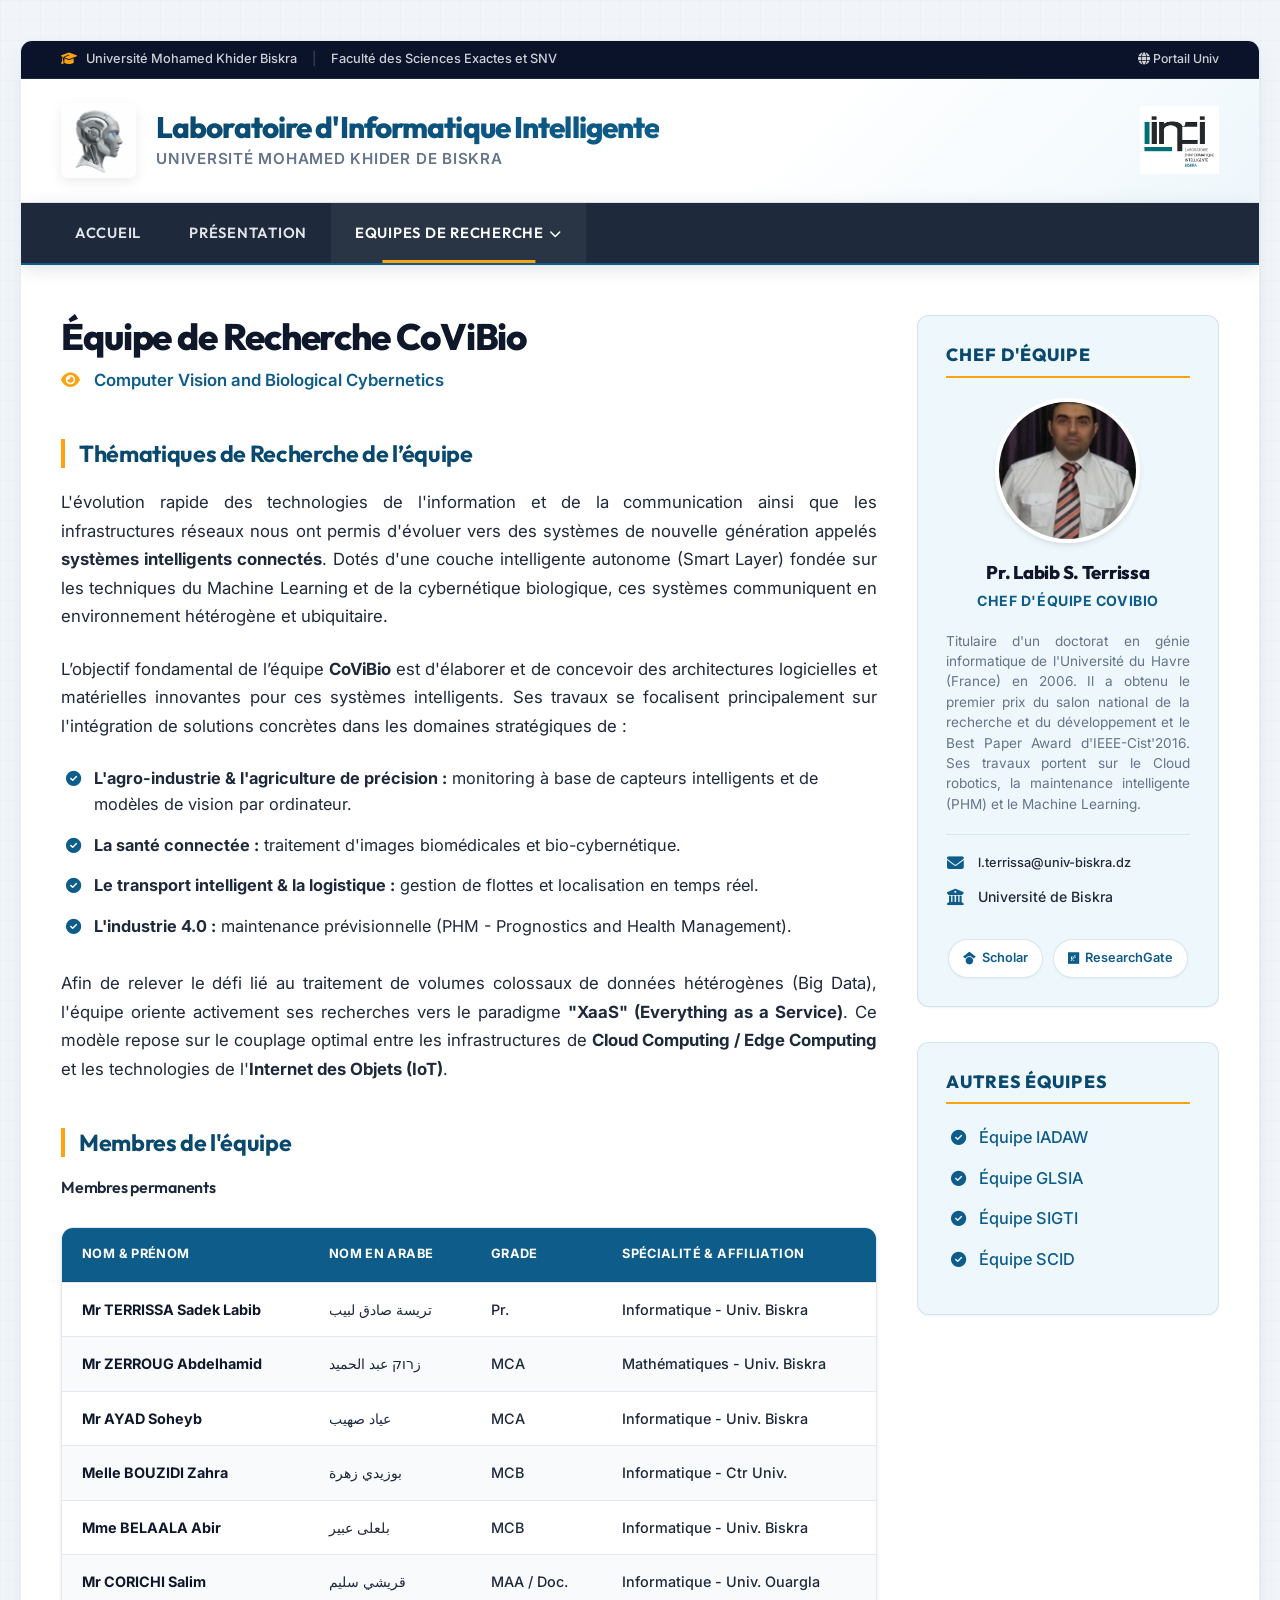
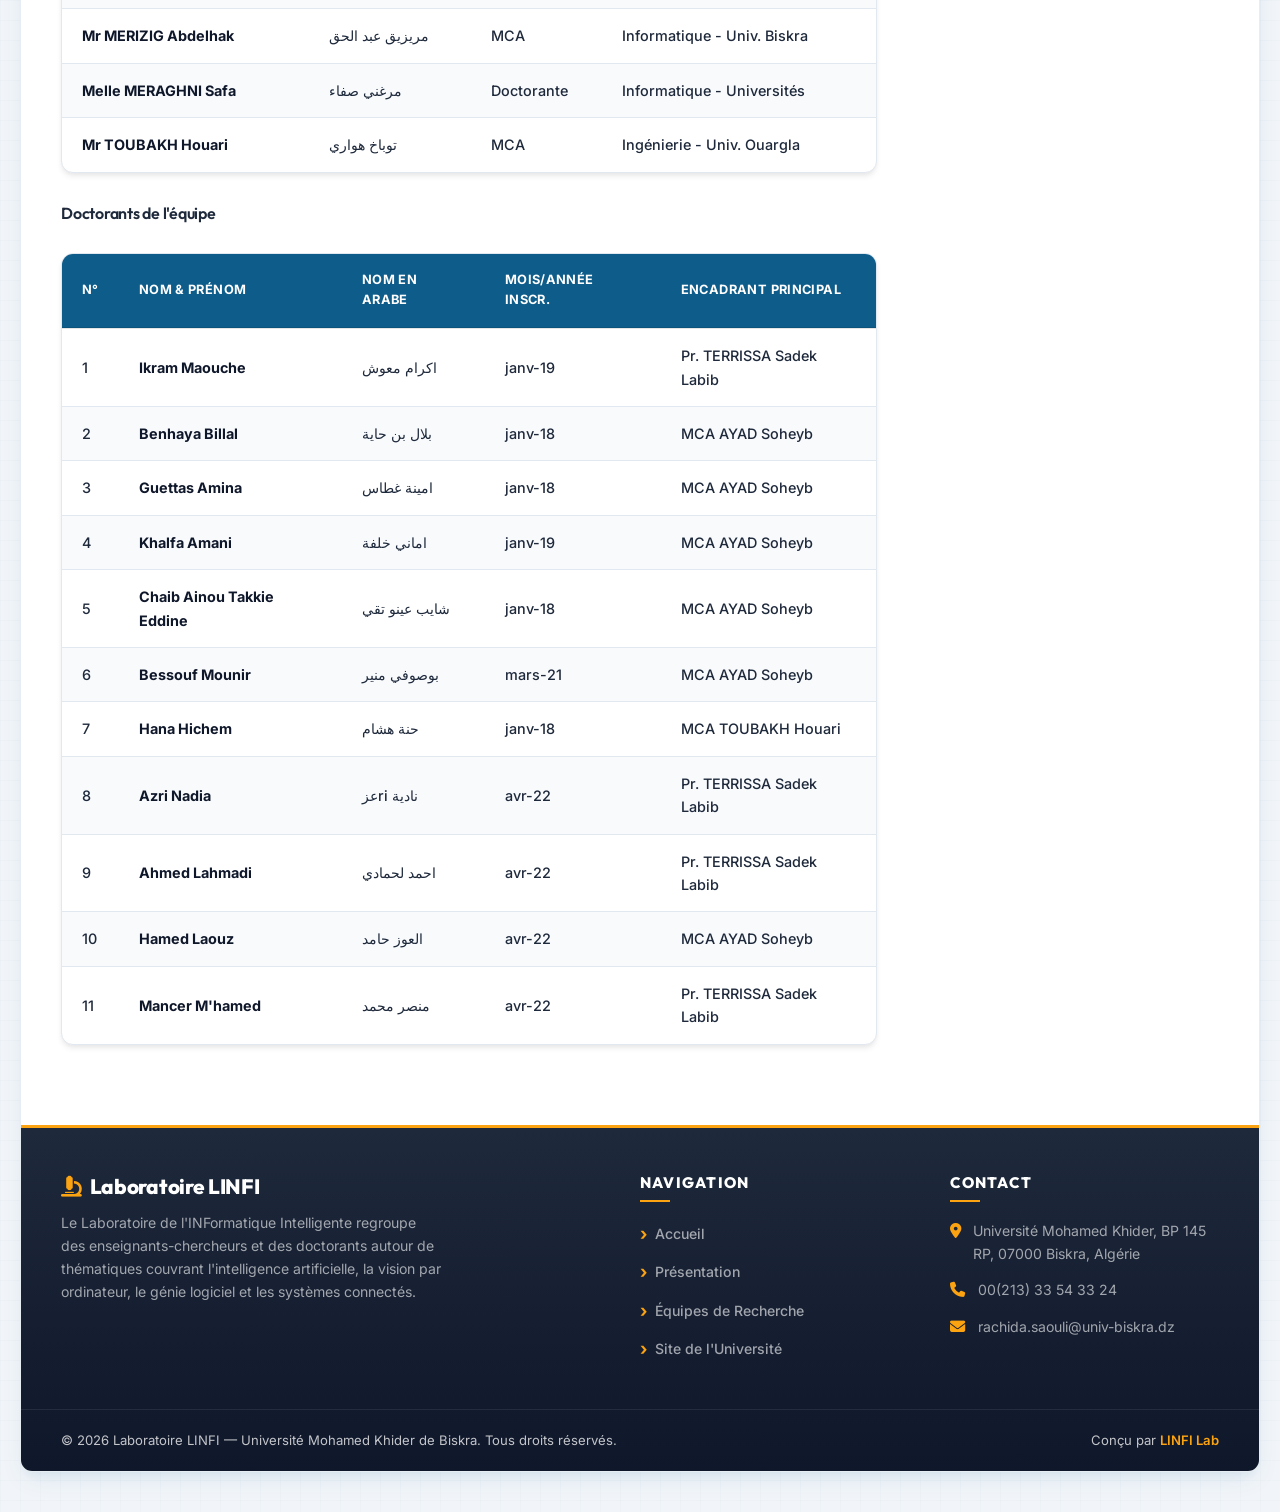
==== equipe-covibio.html @ a5e796ee "Initial commit of static LINFI website" ====
<!DOCTYPE html>
<html lang="fr">
<head>
    <meta charset="UTF-8">
    <meta name="viewport" content="width=device-width, initial-scale=1.0">
    <title>Laboratoire d'Informatique Intelligente (LINFI) | Équipe CoViBio</title>

    <!-- SEO Meta Tags -->
    <meta name="description"
        content="Équipe de recherche CoViBio (Computer Vision and Biological Cybernetics) dirigée par Pr. Labib S Sadek Terrissa au sein du laboratoire LINFI.">

    <!-- CSS Stylesheets -->
    <link rel="stylesheet" href="assets/css/style.css">

    <!-- FontAwesome for icons -->
    <link rel="stylesheet" href="https://cdnjs.cloudflare.com/ajax/libs/font-awesome/6.4.0/css/all.min.css">
</head>
<body>
    <div class="site-wrapper">

        <!-- Premium Top Bar -->
        <div class="site-top-bar">
            <div class="top-bar-left">
                <span><i class="fa-solid fa-graduation-cap"></i> Université Mohamed Khider Biskra</span>
                <span class="top-bar-sep">|</span>
                <span>Faculté des Sciences Exactes et SNV</span>
            </div>
            <div class="top-bar-right">
        <a href="http://univ-biskra.dz" target="_blank"><i class="fa-solid fa-globe"></i> Portail Univ</a>
      </div>
        </div>

        <!-- Top Site Header -->

        <header class="site-header">
            <div class="header-left">
                <img src="assets/images/robot_head.png" alt="Robot Head" class="robot-graphic">
                <div class="title-container">
                    <h1>Laboratoire d'Informatique Intelligente</h1>
                    <p>Université Mohamed Khider de Biskra</p>
                </div>
            </div>
            <div class="header-right">
                <img src="assets/images/linfi.bmp" alt="LINFI Logo" class="linfi-logo">
            </div>
        </header>

        <!-- Main Navigation Menu -->

        <nav class="main-nav">
            <ul class="nav-menu">
                <li><a href="index.html">Accueil</a></li>
                <li><a href="presentation.html">Présentation</a></li>
                <li class="dropdown">
                    <a href="equipes.html" class="active">Equipes de Recherche <i class="fa-solid fa-chevron-down"
                            style="font-size: 0.75rem; margin-left: 2px;"></i></a>
                    <ul class="dropdown-menu">
                        <li><a href="equipe-iadaw.html">Equipe IADAW</a></li>
                        <li><a href="equipe-covibio.html" class="active">Equipe CoViBio</a></li>
                        <li><a href="equipe-glsia.html">Equipe GLSIA</a></li>
                        <li><a href="equipe-sigti.html">Equipe SIGTI</a></li>
                        <li><a href="equipe-scid.html">Equipe SCID</a></li>
                    </ul>
                </li>
            </ul>
        </nav>

        <!-- Layout Grid Container -->

        <div class="content-wrapper">

            <!-- Main Column Content (72%) -->

            <main class="main-content">
                <h2 class="page-title">Équipe de Recherche CoViBio</h2>
                <p class="page-subtitle"><i class="fa-solid fa-eye" style="margin-right: 6px;"></i> Computer Vision and
                    Biological Cybernetics</p>

                <h3 class="section-title">Thématiques de Recherche de l’équipe</h3>
                <p class="main-text">
                    L'évolution rapide des technologies de l'information et de la communication ainsi que les
                    infrastructures réseaux nous ont permis d'évoluer vers des systèmes de nouvelle génération appelés
                    <strong>systèmes intelligents connectés</strong>. Dotés d'une couche intelligente autonome (Smart
                    Layer) fondée sur les techniques du Machine Learning et de la cybernétique biologique, ces systèmes
                    communiquent en environnement hétérogène et ubiquitaire.
                </p>
                <p class="main-text">
                    L’objectif fondamental de l’équipe <strong>CoViBio</strong> est d'élaborer et de concevoir des
                    architectures logicielles et matérielles innovantes pour ces systèmes intelligents. Ses travaux se
                    focalisent principalement sur l'intégration de solutions concrètes dans les domaines stratégiques de
                    :
                </p>
                <ul class="styled-list">
                    <li><strong>L'agro-industrie & l'agriculture de précision :</strong> monitoring à base de capteurs
                        intelligents et de modèles de vision par ordinateur.</li>
                    <li><strong>La santé connectée :</strong> traitement d'images biomédicales et bio-cybernétique.</li>
                    <li><strong>Le transport intelligent & la logistique :</strong> gestion de flottes et localisation
                        en temps réel.</li>
                    <li><strong>L'industrie 4.0 :</strong> maintenance prévisionnelle (PHM - Prognostics and Health
                        Management).</li>
                </ul>
                <p class="main-text">
                    Afin de relever le défi lié au traitement de volumes colossaux de données hétérogènes (Big Data),
                    l'équipe oriente activement ses recherches vers le paradigme <strong>"XaaS" (Everything as a
                        Service)</strong>. Ce modèle repose sur le couplage optimal entre les infrastructures de
                    <strong>Cloud Computing / Edge Computing</strong> et les technologies de l'<strong>Internet des
                        Objets (IoT)</strong>.
                </p>

                <!-- Permanent Members Table -->

                <h3 class="section-title">Membres de l'équipe</h3>
                <h4 style="margin-top: 10px; color: var(--text-dark); font-weight: 600;">Membres permanents</h4>
                <div class="table-responsive">
                    <table class="members-table">
                        <thead>
                            <tr>
                                <th>Nom & Prénom</th>
                                <th>Nom en Arabe</th>
                                <th>Grade</th>
                                <th>Spécialité & Affiliation</th>
                            </tr>
                        </thead>
                        <tbody>
                            <tr>
                                <td><strong>Mr TERRISSA Sadek Labib</strong></td>
                                <td>تريسة صادق لبيب</td>
                                <td>Pr.</td>
                                <td>Informatique - Univ. Biskra</td>
                            </tr>
                            <tr>
                                <td><strong>Mr ZERROUG Abdelhamid</strong></td>
                                <td>زרוק عبد الحميد</td>
                                <td>MCA</td>
                                <td>Mathématiques - Univ. Biskra</td>
                            </tr>
                            <tr>
                                <td><strong>Mr AYAD Soheyb</strong></td>
                                <td>عياد صهيب</td>
                                <td>MCA</td>
                                <td>Informatique - Univ. Biskra</td>
                            </tr>
                            <tr>
                                <td><strong>Melle BOUZIDI Zahra</strong></td>
                                <td>بوزيدي زهرة</td>
                                <td>MCB</td>
                                <td>Informatique - Ctr Univ.</td>
                            </tr>
                            <tr>
                                <td><strong>Mme BELAALA Abir</strong></td>
                                <td>بلعلى عبير</td>
                                <td>MCB</td>
                                <td>Informatique - Univ. Biskra</td>
                            </tr>
                            <tr>
                                <td><strong>Mr CORICHI Salim</strong></td>
                                <td>قريشي سليم</td>
                                <td>MAA / Doc.</td>
                                <td>Informatique - Univ. Ouargla</td>
                            </tr>
                            <tr>
                                <td><strong>Mr MERIZIG Abdelhak</strong></td>
                                <td>مريزيق عبد الحق</td>
                                <td>MCA</td>
                                <td>Informatique - Univ. Biskra</td>
                            </tr>
                            <tr>
                                <td><strong>Melle MERAGHNI Safa</strong></td>
                                <td>مرغني صفاء</td>
                                <td>Doctorante</td>
                                <td>Informatique - Universités</td>
                            </tr>
                            <tr>
                                <td><strong>Mr TOUBAKH Houari</strong></td>
                                <td>توباخ هواري</td>
                                <td>MCA</td>
                                <td>Ingénierie - Univ. Ouargla</td>
                            </tr>
                        </tbody>
                    </table>
                </div>

                <!-- PhD Students list table -->
                <h4 style="margin-top: 25px; color: var(--text-dark); font-weight: 600;">Doctorants de l'équipe</h4>
                <div class="table-responsive">
                    <table class="members-table">
                        <thead>
                            <tr>
                                <th>N°</th>
                                <th>Nom & Prénom</th>
                                <th>Nom en Arabe</th>
                                <th>Mois/Année Inscr.</th>
                                <th>Encadrant Principal</th>
                            </tr>
                        </thead>
                        <tbody>
                            <tr>
                                <td>1</td>
                                <td><strong>Ikram Maouche</strong></td>
                                <td>اكرام معوش</td>
                                <td>janv-19</td>
                                <td>Pr. TERRISSA Sadek Labib</td>
                            </tr>
                            <tr>
                                <td>2</td>
                                <td><strong>Benhaya Billal</strong></td>
                                <td>بلال بن حاية</td>
                                <td>janv-18</td>
                                <td>MCA AYAD Soheyb</td>
                            </tr>
                            <tr>
                                <td>3</td>
                                <td><strong>Guettas Amina</strong></td>
                                <td>امينة غطاس</td>
                                <td>janv-18</td>
                                <td>MCA AYAD Soheyb</td>
                            </tr>
                            <tr>
                                <td>4</td>
                                <td><strong>Khalfa Amani</strong></td>
                                <td>اماني خلفة</td>
                                <td>janv-19</td>
                                <td>MCA AYAD Soheyb</td>
                            </tr>
                            <tr>
                                <td>5</td>
                                <td><strong>Chaib Ainou Takkie Eddine</strong></td>
                                <td>شايب عينو تقي</td>
                                <td>janv-18</td>
                                <td>MCA AYAD Soheyb</td>
                            </tr>
                            <tr>
                                <td>6</td>
                                <td><strong>Bessouf Mounir</strong></td>
                                <td>بوصوفي منير</td>
                                <td>mars-21</td>
                                <td>MCA AYAD Soheyb</td>
                            </tr>
                            <tr>
                                <td>7</td>
                                <td><strong>Hana Hichem</strong></td>
                                <td>حنة هشام</td>
                                <td>janv-18</td>
                                <td>MCA TOUBAKH Houari</td>
                            </tr>
                            <tr>
                                <td>8</td>
                                <td><strong>Azri Nadia</strong></td>
                                <td>عزri نادية</td>
                                <td>avr-22</td>
                                <td>Pr. TERRISSA Sadek Labib</td>
                            </tr>
                            <tr>
                                <td>9</td>
                                <td><strong>Ahmed Lahmadi</strong></td>
                                <td>احمد لحمادي</td>
                                <td>avr-22</td>
                                <td>Pr. TERRISSA Sadek Labib</td>
                            </tr>
                            <tr>
                                <td>10</td>
                                <td><strong>Hamed Laouz</strong></td>
                                <td>العوز حامد</td>
                                <td>avr-22</td>
                                <td>MCA AYAD Soheyb</td>
                            </tr>
                            <tr>
                                <td>11</td>
                                <td><strong>Mancer M'hamed</strong></td>
                                <td>منصر محمد</td>
                                <td>avr-22</td>
                                <td>Pr. TERRISSA Sadek Labib</td>
                            </tr>
                        </tbody>
                    </table>
                </div>
            </main>

            <!-- Sidebar Column (28%) -->

            <aside class="sidebar">
                <div class="sidebar-widget">
                    <h4 class="widget-title">Chef d'équipe</h4>
                    <div class="profile-card">
                        <div class="profile-avatar-wrapper">
                            <img src="assets/images/labib.png" alt="Pr. Labib S. Terrissa" class="profile-avatar">
                        </div>
                        <h5 class="profile-name">Pr. Labib S. Terrissa</h5>
                        <p class="profile-role">Chef d'équipe CoViBio</p>
                        <div
                            style="text-align: justify; font-size: 0.85rem; color: var(--text-muted); margin-bottom: 20px; line-height: 1.5;">
                            Titulaire d'un doctorat en génie informatique de l'Université du Havre (France) en 2006. Il
                            a obtenu le premier prix du salon national de la recherche et du développement et le Best
                            Paper Award d'IEEE-Cist'2016. Ses travaux portent sur le Cloud robotics, la maintenance
                            intelligente (PHM) et le Machine Learning.
                        </div>
                        <div class="profile-info">
                            <div class="profile-info-item">
                                <i class="fa-solid fa-envelope"></i>
                                <span style="word-break: break-all; font-size: 0.8rem;">l.terrissa@univ-biskra.dz</span>
                            </div>
                            <div class="profile-info-item">
                                <i class="fa-solid fa-building-columns"></i>
                                <span>Université de Biskra</span>
                            </div>
                        </div>
                        <div class="profile-socials">
                            <a href="https://scholar.google.com/citations?user=K7e3s-QAAAAJ" target="_blank" class="social-btn"><i class="fa-brands fa-google-scholar"></i> Scholar</a>
                            <a href="https://www.researchgate.net/profile/Labib-Sadek-Terrissa" target="_blank" class="social-btn"><i class="fa-brands fa-researchgate"></i> ResearchGate</a>
                        </div>
                    </div>
                </div>
                <div class="sidebar-widget">
                    <h4 class="widget-title">Autres Équipes</h4>
                    <ul class="styled-list" style="margin-bottom: 0;">
                        <li><a href="equipe-iadaw.html">Équipe IADAW</a></li>
                        <li><a href="equipe-glsia.html">Équipe GLSIA</a></li>
                        <li><a href="equipe-sigti.html">Équipe SIGTI</a></li>
                        <li><a href="equipe-scid.html">Équipe SCID</a></li>
                    </ul>
                </div>
            </aside>
        </div>

        <!-- Premium Multi-Column Footer -->

        <footer class="site-footer">
            <div class="footer-main">
                <div class="footer-brand">

                    <h3><i class="fa-solid fa-microscope" style="color: var(--accent-color); margin-right: 8px;"></i>Laboratoire LINFI</h3>
                    <p>Le Laboratoire de l'INFormatique Intelligente regroupe des enseignants-chercheurs et des doctorants autour de thématiques couvrant l'intelligence artificielle, la vision par ordinateur, le génie logiciel et les systèmes connectés.</p>
                </div>
                <div class="footer-nav">
                    <h4 class="footer-heading">Navigation</h4>
                    <ul class="footer-links">
                        <li><a href="index.html">Accueil</a></li>
                        <li><a href="presentation.html">Présentation</a></li>
                        <li><a href="equipes.html">Équipes de Recherche</a></li>
                        <li><a href="http://univ-biskra.dz" target="_blank">Site de l'Université</a></li>
                    </ul>
                </div>
                <div class="footer-contact">
                    <h4 class="footer-heading">Contact</h4>
                    <div class="footer-contact-item">
                        <i class="fa-solid fa-location-dot"></i>
                        <span>Université Mohamed Khider, BP 145 RP, 07000 Biskra, Algérie</span>
                    </div>
                    <div class="footer-contact-item">
                        <i class="fa-solid fa-phone"></i>
                        <span>00(213) 33 54 33 24</span>
                    </div>
                    <div class="footer-contact-item">
                        <i class="fa-solid fa-envelope"></i>
                        <span>rachida.saouli@univ-biskra.dz</span>
                    </div>
                </div>
            </div>
            <div class="footer-bottom">
                <p>&copy; 2026 Laboratoire LINFI — Université Mohamed Khider de Biskra. Tous droits réservés.</p>
                <p>Conçu par <a href="#">LINFI Lab</a></p>
            </div>
        </footer>
    </div>

    <!-- Back to Top Button -->
    <button class="back-to-top" id="backToTop" aria-label="Retour en haut">
        <i class="fa-solid fa-arrow-up"></i>
    </button>
    <script>
        const btn = document.getElementById('backToTop');
        window.addEventListener('scroll', () => {
            btn.classList.toggle('visible', window.scrollY > 300);
        });
        btn.addEventListener('click', () => {
            window.scrollTo({ top: 0, behavior: 'smooth' });
        });
    </script>
</body>
</html>
---- assets/css/style.css ----
/* LINFI Lab (Université de Biskra) CSS STYLESHEET */
/* Enriched with Native Astra Theme Spacing, Color Tokens, and Layout Aesthetics */

@import url('https://fonts.googleapis.com/css2?family=Fredoka:wght@300..700&family=Inter:wght@300;400;500;600;700;800&family=Outfit:wght@300;400;500;600;700;800&display=swap');

:root {
  /* Color Palette - Astra Customizer values */
  --primary-color: #0d5c8a;
  /* Astra Primary: Academic Blue */
  --primary-dark: #0a496e;
  /* Astra Dark Blue */
  --primary-light: #eef7fc;
  /* Very soft baby blue */
  --accent-color: #fca311;
  /* Astra Accent: Gold / Amber */
  --accent-hover: #e5930b;

  /* Text & BG Neutrals */
  --bg-body: #f1f5f9;
  /* Slate layout wrap background */
  --bg-inner: #ffffff;
  /* Container white */
  --text-primary: #1e293b;
  /* Dark slate primary body */
  --text-headers: #0f172a;
  /* Near black for headers */
  --text-muted: #64748b;
  /* Cool template grey */
  --border-color: #e2e8f0;
  /* Base grid borders */

  /* Navigation Bar */
  --nav-bg: #1e293b;
  --nav-text: #f8fafc;
  --nav-hover-bg: #0d5c8a;
  --nav-active-bg: #0a496e;

  /* Shadows & Radius (Sleek Astra defaults) */
  --shadow-sm: 0 1px 2px 0 rgba(0, 0, 0, 0.05);
  --shadow-md: 0 4px 6px -1px rgba(0, 0, 0, 0.08), 0 2px 4px -1px rgba(0, 0, 0, 0.04);
  --shadow-lg: 0 10px 25px -5px rgba(13, 92, 138, 0.1), 0 8px 10px -6px rgba(13, 92, 138, 0.05);
  --shadow-hover: 0 20px 25px -5px rgba(0, 0, 0, 0.1), 0 10px 10px -5px rgba(0, 0, 0, 0.04);
  --border-radius-sm: 6px;
  --border-radius: 12px;
  --border-radius-lg: 18px;

  /* Transitions */
  --transition-fast: all 0.2s cubic-bezier(0.4, 0, 0.2, 1);
  --transition: all 0.3s cubic-bezier(0.4, 0, 0.2, 1);
  --transition-slow: all 0.5s cubic-bezier(0.4, 0, 0.2, 1);

  --container-width: 1240px;
}

/* Base resets & fonts matching Astra defaults */
* {
  box-sizing: border-box;
  margin: 0;
  padding: 0;
}

body {
  font-family: 'Inter', -apple-system, BlinkMacSystemFont, "Segoe UI", Roboto, Helvetica, Arial, sans-serif;
  background-color: var(--bg-body);
  /* Checked graphic background pattern simulating high-fidelity mockups */
  background-image:
    linear-gradient(rgba(13, 92, 138, 0.02) 1px, transparent 1px),
    linear-gradient(90deg, rgba(13, 92, 138, 0.02) 1px, transparent 1px);
  background-size: 20px 20px;
  color: var(--text-primary);
  line-height: 1.625;
  -webkit-font-smoothing: antialiased;
  -moz-osx-font-smoothing: grayscale;
}

a {
  color: var(--primary-color);
  text-decoration: none;
  font-weight: 500;
  transition: var(--transition-fast);
}

a:hover {
  color: var(--primary-dark);
}

/* Headings typography mapping */
h1,
h2,
h3,
h4,
h5,
h6 {
  font-family: 'Outfit', 'Inter', sans-serif;
  color: var(--text-headers);
  font-weight: 700;
  line-height: 1.25;
  letter-spacing: -0.015em;
}

/* Universal Page structure with shadow borders */
.site-wrapper {
  max-width: var(--container-width);
  margin: 40px auto;
  border-radius: var(--border-radius);
  background-color: var(--bg-inner);
  box-shadow: var(--shadow-lg);
  overflow: hidden;
  display: flex;
  flex-direction: column;
  min-height: 90vh;
  border: 1px solid rgba(13, 92, 138, 0.1);
}

/* Premium Top Header bar */
.site-top-bar {
  background-color: #0b132b;
  color: rgba(255, 255, 255, 0.8);
  font-size: 0.8rem;
  font-weight: 500;
  padding: 8px 40px;
  display: flex;
  justify-content: space-between;
  align-items: center;
  border-bottom: 1px solid rgba(255, 255, 255, 0.08);
}

.top-bar-left {
  display: flex;
  align-items: center;
  gap: 15px;
}

.top-bar-left span i {
  color: var(--accent-color);
  margin-right: 6px;
}

.top-bar-right {
  display: flex;
  align-items: center;
  gap: 20px;
}

.top-bar-right a {
  color: rgba(255, 255, 255, 0.8);
  font-size: 0.77rem;
}

.top-bar-right a:hover {
  color: #ffffff;
}

.top-bar-sep {
  color: rgba(255, 255, 255, 0.2);
}

/* Main Site Header content */
header.site-header {
  display: flex;
  justify-content: space-between;
  align-items: center;
  padding: 24px 40px;
  background: white;
  border-bottom: 1px solid var(--border-color);
  background-image: linear-gradient(135deg, #ffffff 60%, var(--primary-light) 100%);
}

.header-left {
  display: flex;
  align-items: center;
  gap: 20px;
}

.robot-graphic {
  height: 75px;
  width: auto;
  border-radius: var(--border-radius-sm);
  filter: drop-shadow(0 4px 6px rgba(0, 0, 0, 0.07));
  transition: var(--transition);
}

.robot-graphic:hover {
  transform: rotate(5deg) scale(1.05);
}

.title-container h1 {
  font-size: 1.85rem;
  font-weight: 800;
  color: var(--primary-color);
  letter-spacing: -0.03em;
  background: linear-gradient(120deg, var(--primary-dark) 0%, var(--primary-color) 100%);
  -webkit-background-clip: text;
  background-clip: text;
  -webkit-text-fill-color: transparent;
}

.title-container p {
  font-size: 0.95rem;
  color: var(--text-muted);
  font-weight: 600;
  margin-top: 1px;
  text-transform: uppercase;
  letter-spacing: 0.05em;
}

.header-right {
  display: flex;
  align-items: center;
}

.linfi-logo {
  height: 68px;
  width: auto;
  max-width: 100%;
  transition: var(--transition);
}

.linfi-logo:hover {
  filter: saturate(1.1) brightness(0.98);
}

/* Sleek sticky navbar */
nav.main-nav {
  background-color: var(--nav-bg);
  box-shadow: 0 4px 20px -2px rgba(15, 23, 42, 0.15);
  position: sticky;
  top: 0;
  z-index: 1000;
  border-bottom: 2px solid var(--primary-color);
}

nav.main-nav ul.nav-menu {
  display: flex;
  list-style: none;
  max-width: var(--container-width);
  margin: 0 auto;
  padding: 0 30px;
}

ul.nav-menu>li {
  position: relative;
}

ul.nav-menu>li>a {
  display: block;
  padding: 18px 24px;
  color: rgba(248, 250, 252, 0.9);
  font-weight: 600;
  font-size: 0.92rem;
  text-transform: uppercase;
  letter-spacing: 0.05em;
  font-family: 'Outfit', sans-serif;
  transition: var(--transition-fast);
  position: relative;
}

/* Animated active/hover line index decoration */
ul.nav-menu>li>a::after {
  content: '';
  position: absolute;
  bottom: 0;
  left: 50%;
  width: 0;
  height: 3px;
  background-color: var(--accent-color);
  transition: var(--transition-fast);
  transform: translateX(-50%);
}

ul.nav-menu>li:hover>a::after,
ul.nav-menu>li>a.active::after {
  width: 60%;
}

ul.nav-menu>li:hover>a,
ul.nav-menu>li>a.active {
  color: #ffffff;
  background-color: rgba(255, 255, 255, 0.05);
}

/* Dropdown styling */
.dropdown-menu {
  position: absolute;
  top: 100%;
  left: 0;
  background-color: var(--nav-bg);
  list-style: none;
  min-width: 250px;
  border-top: 3px solid var(--accent-color);
  box-shadow: 0 10px 25px -5px rgba(0, 0, 0, 0.3), 0 8px 10px -6px rgba(0, 0, 0, 0.3);
  opacity: 0;
  visibility: hidden;
  transform: translateY(15px);
  transition: opacity 0.25s cubic-bezier(0.4, 0, 0.2, 1), transform 0.25s cubic-bezier(0.4, 0, 0.2, 1), visibility 0.25s;
  z-index: 1001;
  border-radius: 0 0 var(--border-radius-sm) var(--border-radius-sm);
  padding: 8px 0;
}

ul.nav-menu>li.dropdown:hover .dropdown-menu {
  opacity: 1;
  visibility: visible;
  transform: translateY(0);
}

.dropdown-menu li a {
  display: block;
  padding: 12px 24px;
  color: rgba(226, 232, 240, 0.95);
  font-size: 0.82rem;
  font-weight: 600;
  text-transform: uppercase;
  letter-spacing: 0.03em;
  transition: var(--transition-fast);
}

.dropdown-menu li a:hover {
  background-color: var(--nav-hover-bg);
  color: #ffffff;
  padding-left: 30px;
  /* Slight push animation */
}

/* Body Content layouts */
.content-wrapper {
  display: grid;
  grid-template-columns: 2.7fr 1fr;
  gap: 40px;
  padding: 50px 40px;
  background-color: #ffffff;
  flex: 1;
}

/* Left panel content */
main.main-content {
  background-color: #ffffff;
}

.page-title {
  font-size: 2.3rem;
  font-weight: 800;
  color: var(--text-headers);
  margin-bottom: 8px;
  letter-spacing: -0.03em;
  line-height: 1.2;
}

.page-subtitle {
  font-size: 1.05rem;
  font-weight: 600;
  color: var(--primary-color);
  margin-bottom: 30px;
  display: flex;
  align-items: center;
  gap: 8px;
}

.page-subtitle i {
  color: var(--accent-color);
}

.main-text {
  font-size: 1.05rem;
  color: var(--text-primary);
  margin-bottom: 24px;
  text-align: justify;
  line-height: 1.7;
}

.section-title {
  font-size: 1.45rem;
  font-weight: 700;
  color: var(--primary-dark);
  margin-top: 45px;
  margin-bottom: 20px;
  display: flex;
  align-items: center;
  gap: 12px;
  border-left: 4px solid var(--accent-color);
  padding-left: 14px;
}

/* Styled unordered list styling */
.styled-list {
  list-style: none;
  margin: 20px 0 30px 5px;
}

.styled-list li {
  position: relative;
  padding-left: 28px;
  margin-bottom: 14px;
  font-size: 1.02rem;
  color: var(--text-primary);
}

.styled-list li::before {
  content: '\f058';
  /* FontAwesome check-circle */
  font-family: 'Font Awesome 6 Free';
  font-weight: 900;
  position: absolute;
  left: 0;
  top: 1px;
  color: var(--primary-color);
  font-size: 0.95rem;
}

/* Content Images decoration */
.content-image-wrapper {
  margin: 40px auto;
  border-radius: var(--border-radius);
  overflow: hidden;
  box-shadow: var(--shadow-md);
  border: 1px solid var(--border-color);
  max-width: 100%;
  transition: var(--transition-slow);
  position: relative;
}

.content-image-wrapper::after {
  content: '';
  position: absolute;
  top: 0;
  left: 0;
  width: 100%;
  height: 100%;
  box-shadow: inset 0 0 100px rgba(0, 0, 0, 0.05);
  pointer-events: none;
}

.content-image-wrapper:hover {
  box-shadow: var(--shadow-hover);
  transform: translateY(-4px);
}

.content-image {
  width: 100%;
  height: auto;
  display: block;
  transition: var(--transition-slow);
  object-fit: cover;
}

.content-image-wrapper:hover .content-image {
  transform: scale(1.02);
}

/* Sidebar structure */
aside.sidebar {
  display: flex;
  flex-direction: column;
  gap: 35px;
}

.sidebar-widget {
  background-color: var(--primary-light);
  border: 1px solid rgba(13, 92, 138, 0.12);
  border-radius: var(--border-radius);
  padding: 28px;
  box-shadow: var(--shadow-sm);
  transition: var(--transition);
}

.sidebar-widget:hover {
  box-shadow: var(--shadow-md);
  border-color: rgba(13, 92, 138, 0.25);
  background-color: #f7fcff;
}

.widget-title {
  font-size: 1.1rem;
  font-weight: 800;
  color: var(--primary-dark);
  margin-bottom: 20px;
  border-bottom: 2px solid var(--accent-color);
  padding-bottom: 10px;
  text-transform: uppercase;
  letter-spacing: 0.06em;
  display: flex;
  align-items: center;
  gap: 8px;
}

/* Sidebar Custom Profile Cards */
.profile-card {
  display: flex;
  flex-direction: column;
  align-items: center;
  text-align: center;
}

.profile-avatar-wrapper {
  width: 145px;
  height: 145px;
  border-radius: 50%;
  overflow: hidden;
  margin-bottom: 18px;
  border: 4px solid #ffffff;
  box-shadow: var(--shadow-md);
  transition: var(--transition);
}

.profile-avatar {
  width: 100%;
  height: 100%;
  object-fit: cover;
  transition: var(--transition-slow);
}

.profile-card:hover .profile-avatar-wrapper {
  border-color: var(--accent-color);
  transform: scale(1.02);
}

.profile-name {
  font-size: 1.15rem;
  font-weight: 800;
  color: var(--text-headers);
  margin-bottom: 6px;
}

.profile-role {
  font-size: 0.88rem;
  color: var(--primary-color);
  font-weight: 700;
  margin-bottom: 18px;
  text-transform: uppercase;
  letter-spacing: 0.04em;
}

.profile-info {
  width: 100%;
  border-top: 1px solid rgba(13, 92, 138, 0.1);
  padding-top: 18px;
  margin-bottom: 18px;
}

.profile-info-item {
  display: flex;
  justify-content: flex-start;
  align-items: center;
  gap: 12px;
  margin-bottom: 12px;
  color: var(--text-primary);
  font-size: 0.88rem;
  font-weight: 500;
}

.profile-info-item i {
  color: var(--primary-color);
  font-size: 1.05rem;
  width: 20px;
  text-align: center;
}

.profile-socials {
  display: flex;
  gap: 10px;
  justify-content: center;
  width: 100%;
}

.social-btn {
  background-color: #ffffff;
  color: var(--primary-color);
  padding: 8px 14px;
  font-size: 0.8rem;
  border-radius: 20px;
  font-weight: 600;
  border: 1px solid rgba(13, 92, 138, 0.15);
  box-shadow: var(--shadow-sm);
  display: inline-flex;
  align-items: center;
  gap: 6px;
}

.social-btn:hover {
  background-color: var(--primary-color);
  color: #ffffff !important;
  border-color: var(--primary-color);
  transform: translateY(-2px);
  box-shadow: var(--shadow-md);
}

/* High Fidelity Table Designs */
.table-responsive {
  width: 100%;
  overflow-x: auto;
  margin: 30px 0;
  box-shadow: var(--shadow-md);
  border-radius: var(--border-radius);
  border: 1px solid var(--border-color);
  background-color: white;
}

table.members-table {
  width: 100%;
  border-collapse: collapse;
  text-align: left;
  font-size: 0.9rem;
}

table.members-table th {
  background-color: var(--primary-color);
  color: #ffffff;
  padding: 16px 20px;
  font-weight: 700;
  text-transform: uppercase;
  font-size: 0.8rem;
  letter-spacing: 0.05em;
  letter-spacing: 0.03em;
  border-bottom: 2px solid rgba(0, 0, 0, 0.1);
}

table.members-table td {
  padding: 15px 20px;
  border-bottom: 1px solid var(--border-color);
  color: var(--text-primary);
  font-weight: 500;
}

table.members-table tbody tr:last-child td {
  border-bottom: none;
}

table.members-table tbody tr:nth-of-type(even) {
  background-color: #f8fafc;
}

table.members-table tbody tr:hover {
  background-color: var(--primary-light);
}

table.members-table td strong {
  color: var(--text-headers);
}

/* Teams Showcases Grid Dashboards */
.teams-grid {
  display: grid;
  grid-template-columns: repeat(auto-fit, minmax(320px, 1fr));
  gap: 30px;
  margin-top: 30px;
}

.team-summary-card {
  background-color: #ffffff;
  border: 1px solid var(--border-color);
  border-radius: var(--border-radius);
  padding: 30px;
  box-shadow: var(--shadow-sm);
  display: flex;
  flex-direction: column;
  transition: var(--transition);
  border-top: 4px solid var(--primary-color);
}

.team-summary-card:hover {
  transform: translateY(-6px);
  box-shadow: var(--shadow-hover);
  border-top-color: var(--accent-color);
}

.team-card-title {
  font-size: 1.35rem;
  color: var(--text-headers);
  font-weight: 800;
  margin-bottom: 6px;
}

.team-card-leader {
  font-size: 0.88rem;
  font-weight: 700;
  color: var(--primary-color);
  margin-bottom: 18px;
  text-transform: uppercase;
  letter-spacing: 0.02em;
}

.team-card-desc {
  font-size: 0.98rem;
  color: var(--text-primary);
  flex-grow: 1;
  margin-bottom: 24px;
  line-height: 1.6;
}

.team-card-link {
  font-weight: 700;
  font-size: 0.92rem;
  color: var(--primary-color);
  display: inline-flex;
  align-items: center;
  gap: 6px;
  align-self: flex-start;
  padding: 4px 0;
  position: relative;
}

.team-card-link::after {
  content: '';
  position: absolute;
  bottom: 0;
  left: 0;
  width: 0;
  height: 2px;
  background-color: var(--accent-color);
  transition: var(--transition-fast);
}

.team-summary-card:hover .team-card-link::after {
  width: 100%;
}

.team-summary-card:hover .team-card-link {
  color: var(--accent-hover);
}

/* ===== Breadcrumb Navigation ===== */
.breadcrumb {
  padding: 14px 40px;
  background-color: #f8fafc;
  border-bottom: 1px solid var(--border-color);
  font-size: 0.85rem;
  color: var(--text-muted);
  display: flex;
  align-items: center;
  gap: 8px;
}

.breadcrumb a {
  color: var(--primary-color);
  font-weight: 600;
}

.breadcrumb a:hover {
  color: var(--accent-hover);
}

.breadcrumb .sep {
  color: var(--border-color);
  font-size: 0.7rem;
}

.breadcrumb .current {
  color: var(--text-headers);
  font-weight: 700;
}

/* ===== Statistics / Highlights Strip ===== */
.stats-strip {
  display: grid;
  grid-template-columns: repeat(auto-fit, minmax(180px, 1fr));
  gap: 0;
  background: linear-gradient(135deg, var(--primary-dark) 0%, var(--primary-color) 50%, #1a7aad 100%);
  color: #ffffff;
  border-top: 3px solid var(--accent-color);
}

.stat-item {
  padding: 32px 24px;
  text-align: center;
  position: relative;
  transition: var(--transition);
}

.stat-item:not(:last-child)::after {
  content: '';
  position: absolute;
  right: 0;
  top: 25%;
  height: 50%;
  width: 1px;
  background-color: rgba(255, 255, 255, 0.15);
}

.stat-item:hover {
  background-color: rgba(255, 255, 255, 0.08);
}

.stat-number {
  font-family: 'Outfit', sans-serif;
  font-size: 2.4rem;
  font-weight: 800;
  color: var(--accent-color);
  line-height: 1;
  margin-bottom: 6px;
}

.stat-label {
  font-size: 0.85rem;
  font-weight: 600;
  text-transform: uppercase;
  letter-spacing: 0.06em;
  opacity: 0.9;
}

/* ===== News / Event Cards ===== */
.news-card {
  background-color: #ffffff;
  border: 1px solid var(--border-color);
  border-radius: var(--border-radius);
  overflow: hidden;
  box-shadow: var(--shadow-sm);
  transition: var(--transition);
  display: flex;
  flex-direction: column;
}

.news-card:hover {
  transform: translateY(-4px);
  box-shadow: var(--shadow-hover);
}

.news-card-image {
  width: 100%;
  height: 200px;
  object-fit: cover;
  transition: var(--transition-slow);
}

.news-card:hover .news-card-image {
  transform: scale(1.03);
}

.news-card-body {
  padding: 22px;
  flex: 1;
  display: flex;
  flex-direction: column;
}

.news-card-date {
  font-size: 0.78rem;
  color: var(--accent-color);
  font-weight: 700;
  text-transform: uppercase;
  letter-spacing: 0.04em;
  margin-bottom: 8px;
  display: flex;
  align-items: center;
  gap: 6px;
}

.news-card-title {
  font-size: 1.1rem;
  font-weight: 700;
  color: var(--text-headers);
  margin-bottom: 10px;
  line-height: 1.35;
}

.news-card-excerpt {
  font-size: 0.92rem;
  color: var(--text-muted);
  line-height: 1.55;
  flex: 1;
}

.news-card-link {
  margin-top: 16px;
  font-weight: 700;
  font-size: 0.88rem;
  color: var(--primary-color);
  display: inline-flex;
  align-items: center;
  gap: 6px;
  align-self: flex-start;
}

.news-card-link:hover {
  color: var(--accent-hover);
  gap: 10px;
}

/* ===== Tag / Badge Elements ===== */
.tag {
  display: inline-block;
  padding: 4px 12px;
  border-radius: 20px;
  font-size: 0.75rem;
  font-weight: 700;
  text-transform: uppercase;
  letter-spacing: 0.04em;
}

.tag-primary {
  background-color: var(--primary-light);
  color: var(--primary-color);
  border: 1px solid rgba(13, 92, 138, 0.15);
}

.tag-accent {
  background-color: #fef3cd;
  color: #856404;
  border: 1px solid rgba(252, 163, 17, 0.2);
}

.tag-success {
  background-color: #d1fae5;
  color: #065f46;
  border: 1px solid rgba(6, 95, 70, 0.15);
}

/* ===== Premium Multi-Column Footer ===== */
footer.site-footer {
  margin-top: auto;
  background: linear-gradient(180deg, #1e293b 0%, #0f172a 100%);
  color: rgba(255, 255, 255, 0.75);
  border-top: 3px solid var(--accent-color);
}

.footer-main {
  display: grid;
  grid-template-columns: 2fr 1fr 1fr;
  gap: 40px;
  padding: 45px 40px 35px;
}

.footer-brand h3 {
  font-family: 'Outfit', sans-serif;
  font-size: 1.3rem;
  font-weight: 800;
  color: #ffffff;
  margin-bottom: 12px;
}

.footer-brand p {
  font-size: 0.88rem;
  line-height: 1.65;
  color: rgba(255, 255, 255, 0.6);
  max-width: 380px;
}

.footer-heading {
  font-family: 'Outfit', sans-serif;
  font-size: 0.95rem;
  font-weight: 800;
  color: #ffffff;
  text-transform: uppercase;
  letter-spacing: 0.08em;
  margin-bottom: 18px;
  position: relative;
  padding-bottom: 10px;
}

.footer-heading::after {
  content: '';
  position: absolute;
  bottom: 0;
  left: 0;
  width: 30px;
  height: 2px;
  background-color: var(--accent-color);
}

.footer-links {
  list-style: none;
}

.footer-links li {
  margin-bottom: 10px;
}

.footer-links li a {
  color: rgba(255, 255, 255, 0.6);
  font-size: 0.88rem;
  font-weight: 500;
  transition: var(--transition-fast);
  display: inline-flex;
  align-items: center;
  gap: 8px;
}

.footer-links li a::before {
  content: '›';
  color: var(--accent-color);
  font-weight: 700;
  font-size: 1.1rem;
  transition: var(--transition-fast);
}

.footer-links li a:hover {
  color: #ffffff;
  padding-left: 4px;
}

.footer-contact-item {
  display: flex;
  align-items: flex-start;
  gap: 12px;
  margin-bottom: 14px;
  font-size: 0.88rem;
  color: rgba(255, 255, 255, 0.6);
}

.footer-contact-item i {
  color: var(--accent-color);
  font-size: 0.95rem;
  margin-top: 3px;
  width: 16px;
  text-align: center;
}

.footer-bottom {
  border-top: 1px solid rgba(255, 255, 255, 0.08);
  padding: 20px 40px;
  display: flex;
  justify-content: space-between;
  align-items: center;
  flex-wrap: wrap;
  gap: 10px;
  font-size: 0.82rem;
}

.footer-bottom a {
  color: var(--accent-color);
  font-weight: 600;
}

.footer-bottom a:hover {
  color: #ffffff;
}

/* ===== Back-to-Top Button ===== */
.back-to-top {
  position: fixed;
  bottom: 30px;
  right: 30px;
  width: 48px;
  height: 48px;
  background: linear-gradient(135deg, var(--primary-color), var(--primary-dark));
  color: #ffffff;
  border: none;
  border-radius: 50%;
  font-size: 1.15rem;
  cursor: pointer;
  display: flex;
  align-items: center;
  justify-content: center;
  box-shadow: 0 4px 15px rgba(13, 92, 138, 0.35);
  opacity: 0;
  visibility: hidden;
  transform: translateY(20px);
  transition: var(--transition);
  z-index: 9999;
}

.back-to-top.visible {
  opacity: 1;
  visibility: visible;
  transform: translateY(0);
}

.back-to-top:hover {
  background: linear-gradient(135deg, var(--accent-color), var(--accent-hover));
  box-shadow: 0 6px 20px rgba(252, 163, 17, 0.4);
  transform: translateY(-3px);
}

/* ===== Fade-in Entrance Animations ===== */
@keyframes fadeInUp {
  from {
    opacity: 0;
    transform: translateY(25px);
  }

  to {
    opacity: 1;
    transform: translateY(0);
  }
}

@keyframes fadeIn {
  from {
    opacity: 0;
  }

  to {
    opacity: 1;
  }
}

.fade-in-up {
  animation: fadeInUp 0.6s cubic-bezier(0.4, 0, 0.2, 1) both;
}

.fade-in {
  animation: fadeIn 0.5s ease both;
}

.delay-1 {
  animation-delay: 0.1s;
}

.delay-2 {
  animation-delay: 0.2s;
}

.delay-3 {
  animation-delay: 0.3s;
}

.delay-4 {
  animation-delay: 0.4s;
}

/* ===== Accessibility & Focus ===== */
a:focus-visible,
button:focus-visible {
  outline: 2px solid var(--accent-color);
  outline-offset: 2px;
  border-radius: 3px;
}

::selection {
  background-color: var(--primary-color);
  color: #ffffff;
}

/* ===== Scrollbar Styling (Webkit) ===== */
::-webkit-scrollbar {
  width: 8px;
}

::-webkit-scrollbar-track {
  background: var(--bg-body);
}

::-webkit-scrollbar-thumb {
  background: linear-gradient(180deg, var(--primary-color), var(--primary-dark));
  border-radius: 4px;
}

::-webkit-scrollbar-thumb:hover {
  background: var(--accent-color);
}

/* ====================================== */
/* ===== RESPONSIVE BREAKPOINTS ========= */
/* ====================================== */

@media (max-width: 1040px) {
  .site-wrapper {
    margin: 0;
    border-radius: 0;
    border: none;
  }
}

@media (max-width: 992px) {
  .content-wrapper {
    grid-template-columns: 1fr;
    gap: 40px;
    padding: 30px 20px;
  }

  .footer-main {
    grid-template-columns: 1fr 1fr;
  }

  .stats-strip {
    grid-template-columns: repeat(2, 1fr);
  }

  .stat-item:not(:last-child)::after {
    display: none;
  }
}

@media (max-width: 768px) {
  .site-top-bar {
    display: none;
  }

  header.site-header {
    flex-direction: column;
    text-align: center;
    gap: 20px;
    padding: 24px 20px;
  }

  .header-left {
    flex-direction: column;
  }

  .title-container h1 {
    font-size: 1.45rem;
  }

  nav.main-nav ul.nav-menu {
    flex-direction: column;
    padding: 0;
  }

  ul.nav-menu>li>a {
    padding: 15px 24px;
    border-bottom: 1px solid rgba(255, 255, 255, 0.05);
  }

  ul.nav-menu>li>a::after {
    display: none;
  }

  .dropdown-menu {
    position: static;
    opacity: 1;
    visibility: visible;
    display: none;
    transform: none;
    box-shadow: none;
    border-top: none;
    background-color: rgba(255, 255, 255, 0.03);
    padding: 0;
    border-radius: 0;
  }

  ul.nav-menu>li.dropdown:hover .dropdown-menu {
    display: block;
  }

  .dropdown-menu li a {
    padding: 12px 36px;
  }

  .page-title {
    font-size: 1.85rem;
  }

  .breadcrumb {
    padding: 12px 20px;
    font-size: 0.8rem;
  }

  .footer-main {
    grid-template-columns: 1fr;
    gap: 30px;
    padding: 35px 20px 25px;
  }

  .footer-bottom {
    flex-direction: column;
    text-align: center;
    padding: 15px 20px;
  }

  .stats-strip {
    grid-template-columns: 1fr 1fr;
  }

  .stat-number {
    font-size: 1.8rem;
  }

  .stat-item {
    padding: 22px 16px;
  }
}

@media (max-width: 480px) {
  .page-title {
    font-size: 1.5rem;
  }

  .section-title {
    font-size: 1.2rem;
  }

  .content-wrapper {
    padding: 20px 15px;
  }

  .stats-strip {
    grid-template-columns: 1fr;
  }

  .teams-grid {
    grid-template-columns: 1fr;
  }
}

/* Force Dropdown Menu links white text & override visibility */
.dropdown-menu li a,
.dropdown-menu a,
.dropdown-menu li a.active,
.dropdown-menu li a:visited {
  color: #ffffff !important;
  opacity: 1 !important;
  visibility: visible !important;
}

.dropdown-menu li a:hover {
  color: #ffffff !important;
  background-color: var(--nav-hover-bg) !important;
}
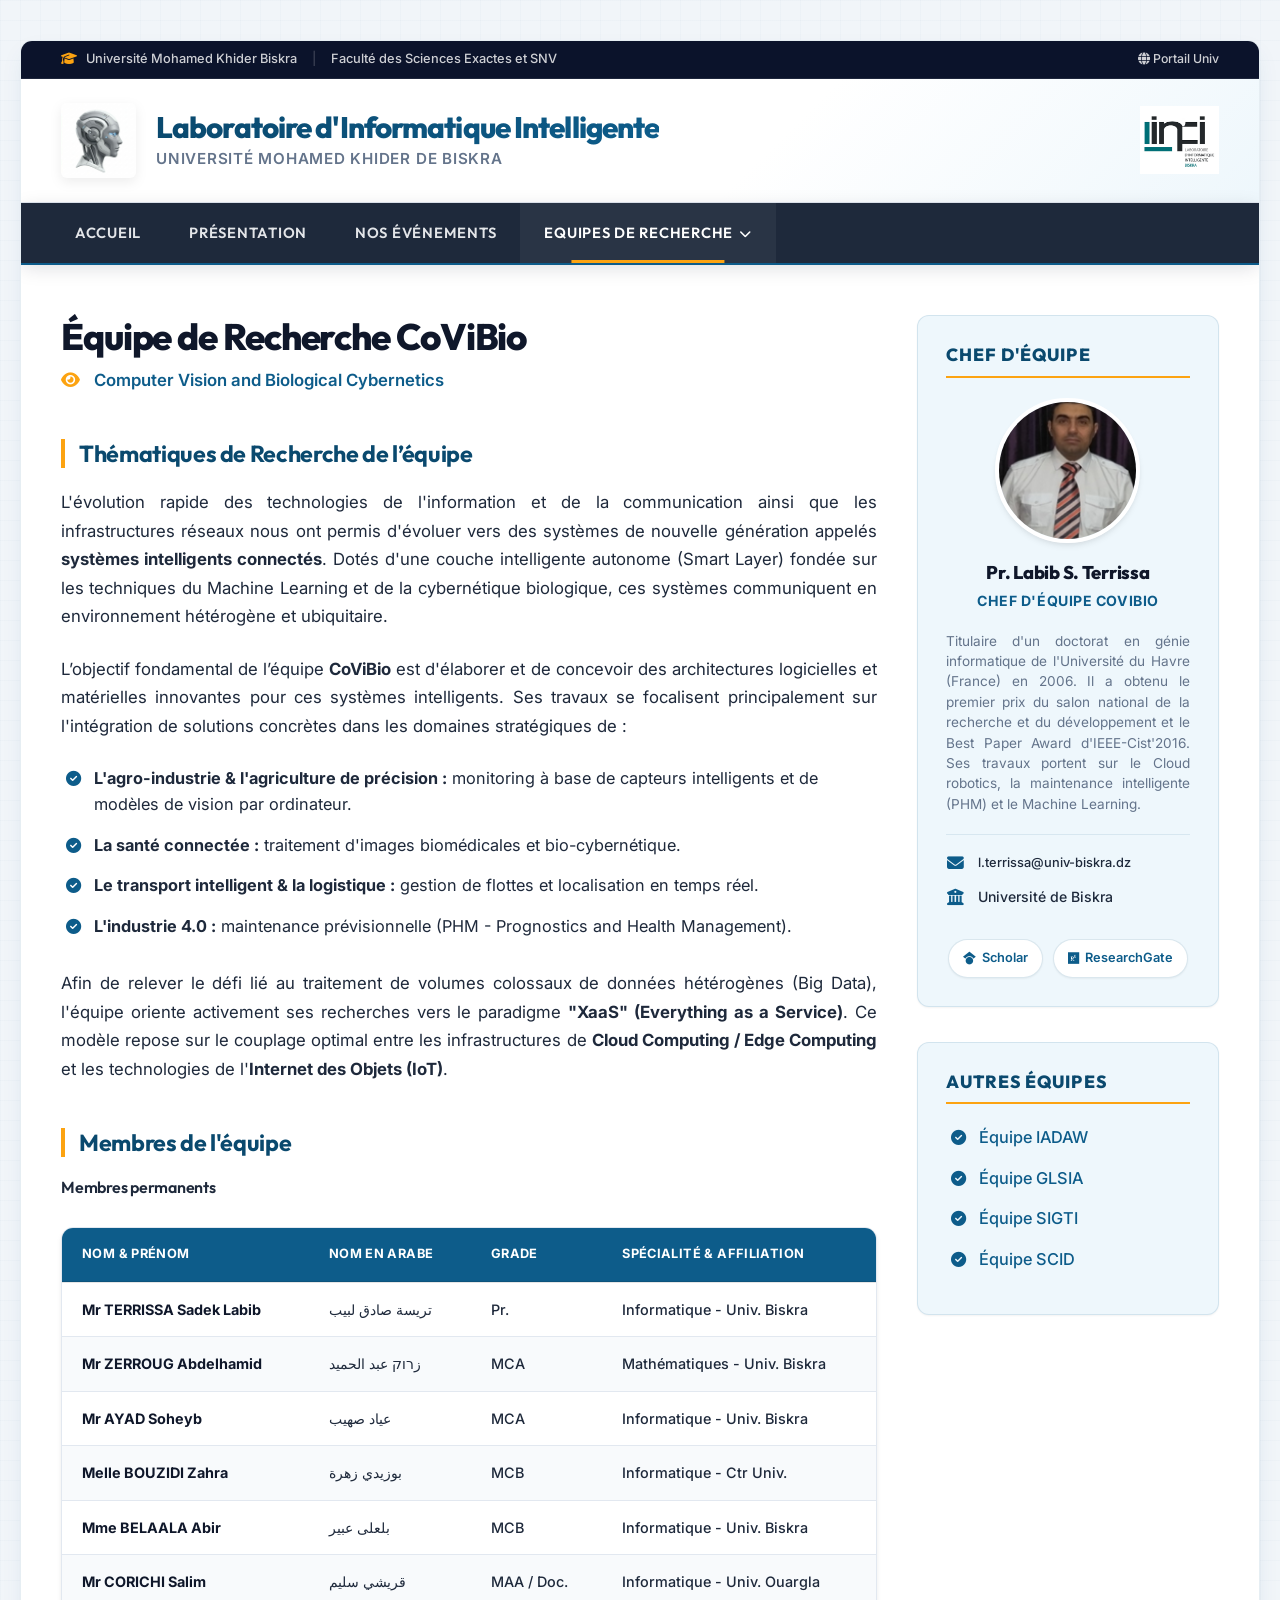
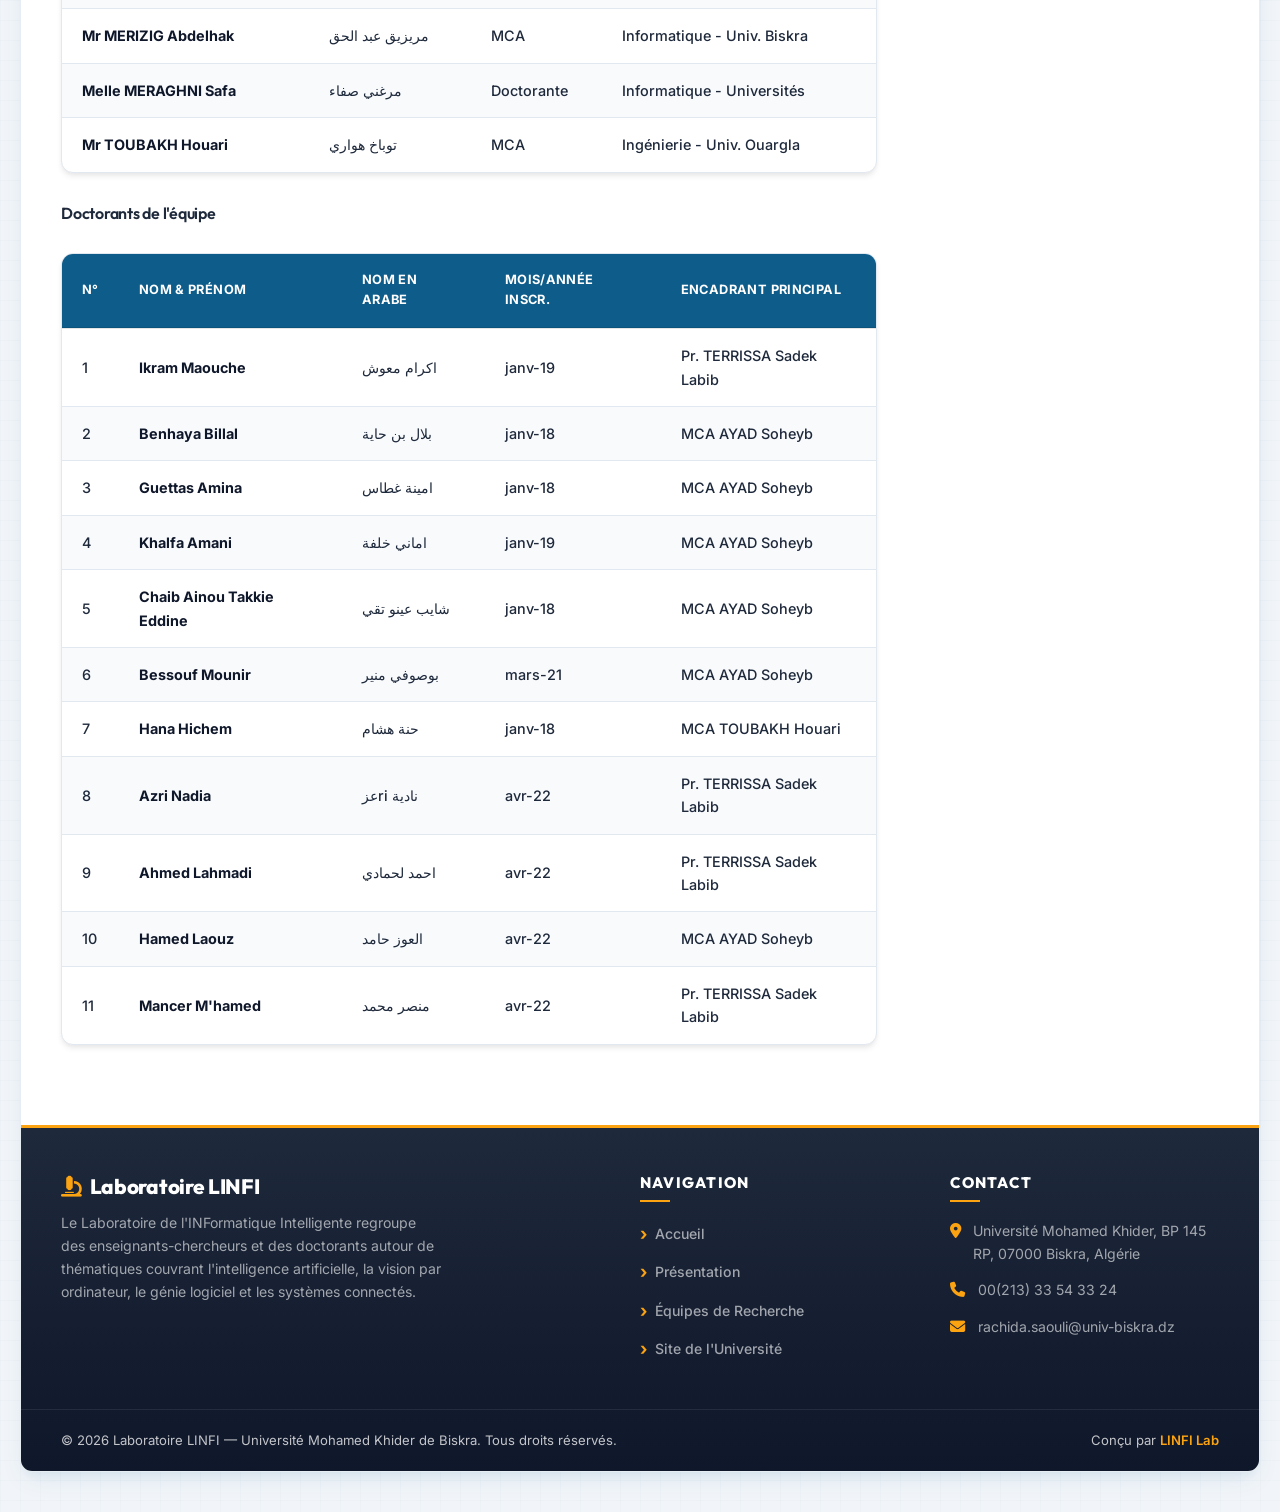
==== commit 83c9a8e6: "restructure homepage, add events page, and implement new global stylesheet" ====
--- a/equipe-covibio.html
+++ b/equipe-covibio.html
@@ -1,5 +1,6 @@
 <!DOCTYPE html>
 <html lang="fr">
+
 <head>
     <meta charset="UTF-8">
     <meta name="viewport" content="width=device-width, initial-scale=1.0">
@@ -15,6 +16,7 @@
     <!-- FontAwesome for icons -->
     <link rel="stylesheet" href="https://cdnjs.cloudflare.com/ajax/libs/font-awesome/6.4.0/css/all.min.css">
 </head>
+
 <body>
     <div class="site-wrapper">
 
@@ -26,8 +28,8 @@
                 <span>Faculté des Sciences Exactes et SNV</span>
             </div>
             <div class="top-bar-right">
-        <a href="http://univ-biskra.dz" target="_blank"><i class="fa-solid fa-globe"></i> Portail Univ</a>
-      </div>
+                <a href="http://univ-biskra.dz" target="_blank"><i class="fa-solid fa-globe"></i> Portail Univ</a>
+            </div>
         </div>
 
         <!-- Top Site Header -->
@@ -51,6 +53,7 @@
             <ul class="nav-menu">
                 <li><a href="index.html">Accueil</a></li>
                 <li><a href="presentation.html">Présentation</a></li>
+                <li><a href="evenements.html">Nos Événements</a></li>
                 <li class="dropdown">
                     <a href="equipes.html" class="active">Equipes de Recherche <i class="fa-solid fa-chevron-down"
                             style="font-size: 0.75rem; margin-left: 2px;"></i></a>
@@ -305,8 +308,10 @@
                             </div>
                         </div>
                         <div class="profile-socials">
-                            <a href="https://scholar.google.com/citations?user=K7e3s-QAAAAJ" target="_blank" class="social-btn"><i class="fa-brands fa-google-scholar"></i> Scholar</a>
-                            <a href="https://www.researchgate.net/profile/Labib-Sadek-Terrissa" target="_blank" class="social-btn"><i class="fa-brands fa-researchgate"></i> ResearchGate</a>
+                            <a href="https://scholar.google.com/citations?user=K7e3s-QAAAAJ" target="_blank"
+                                class="social-btn"><i class="fa-brands fa-google-scholar"></i> Scholar</a>
+                            <a href="https://www.researchgate.net/profile/Labib-Sadek-Terrissa" target="_blank"
+                                class="social-btn"><i class="fa-brands fa-researchgate"></i> ResearchGate</a>
                         </div>
                     </div>
                 </div>
@@ -328,8 +333,11 @@
             <div class="footer-main">
                 <div class="footer-brand">
 
-                    <h3><i class="fa-solid fa-microscope" style="color: var(--accent-color); margin-right: 8px;"></i>Laboratoire LINFI</h3>
-                    <p>Le Laboratoire de l'INFormatique Intelligente regroupe des enseignants-chercheurs et des doctorants autour de thématiques couvrant l'intelligence artificielle, la vision par ordinateur, le génie logiciel et les systèmes connectés.</p>
+                    <h3><i class="fa-solid fa-microscope"
+                            style="color: var(--accent-color); margin-right: 8px;"></i>Laboratoire LINFI</h3>
+                    <p>Le Laboratoire de l'INFormatique Intelligente regroupe des enseignants-chercheurs et des
+                        doctorants autour de thématiques couvrant l'intelligence artificielle, la vision par ordinateur,
+                        le génie logiciel et les systèmes connectés.</p>
                 </div>
                 <div class="footer-nav">
                     <h4 class="footer-heading">Navigation</h4>
@@ -377,4 +385,5 @@
         });
     </script>
 </body>
+
 </html>
--- a/assets/css/style.css
+++ b/assets/css/style.css
@@ -1294,4 +1294,105 @@
 .dropdown-menu li a:hover {
   color: #ffffff !important;
   background-color: var(--nav-hover-bg) !important;
+}
+
+/* ===== Events List Custom Page Styling ===== */
+.events-list-container {
+  max-height: 520px;
+  overflow-y: auto;
+  padding-right: 15px;
+  margin-top: 20px;
+  border: 1px solid var(--border-color);
+  border-radius: var(--border-radius);
+  background-color: #ffffff;
+  padding: 10px;
+  box-shadow: var(--shadow-sm);
+}
+
+/* Custom Scrollbar for the event list to ensure premium rightside scroll bar */
+.events-list-container::-webkit-scrollbar {
+  width: 8px;
+}
+
+.events-list-container::-webkit-scrollbar-track {
+  background: var(--bg-body);
+  border-radius: 4px;
+}
+
+.events-list-container::-webkit-scrollbar-thumb {
+  background: var(--primary-color);
+  border-radius: 4px;
+}
+
+.events-list-container::-webkit-scrollbar-thumb:hover {
+  background: var(--accent-color);
+}
+
+.event-item {
+  padding: 20px;
+  border-bottom: 1px solid var(--border-color);
+  transition: var(--transition-fast);
+}
+
+.event-item:last-child {
+  border-bottom: none;
+}
+
+.event-item:hover {
+  background-color: var(--primary-light);
+  border-radius: var(--border-radius-sm);
+}
+
+.event-title {
+  color: var(--primary-color) !important;
+  /* blue title color */
+  font-size: 1.25rem;
+  margin-bottom: 8px;
+  font-weight: 700;
+}
+
+.event-title a {
+  color: var(--primary-color);
+  transition: var(--transition-fast);
+}
+
+.event-title a:hover {
+  color: var(--primary-dark);
+}
+
+.event-preview {
+  color: var(--text-muted) !important;
+  /* grey content preview */
+  font-size: 0.95rem;
+  line-height: 1.6;
+  margin-bottom: 8px;
+}
+
+.event-date {
+  color: #3b82f6 !important;
+  /* slim blue text */
+  font-weight: 300;
+  /* slim */
+  font-size: 0.85rem;
+  margin-top: 4px;
+}
+
+/* Clickable Event Cards */
+.event-item.clickable-card {
+  cursor: pointer;
+  border-left: 3px solid transparent;
+}
+
+.event-item.clickable-card:hover {
+  border-left-color: var(--primary-color);
+  box-shadow: 0 4px 15px rgba(13, 92, 138, 0.08);
+}
+
+.event-item.clickable-card .read-more-link {
+  transition: var(--transition-fast);
+}
+
+.event-item.clickable-card:hover .read-more-link {
+  color: var(--primary-dark) !important;
+  padding-left: 4px;
 }
